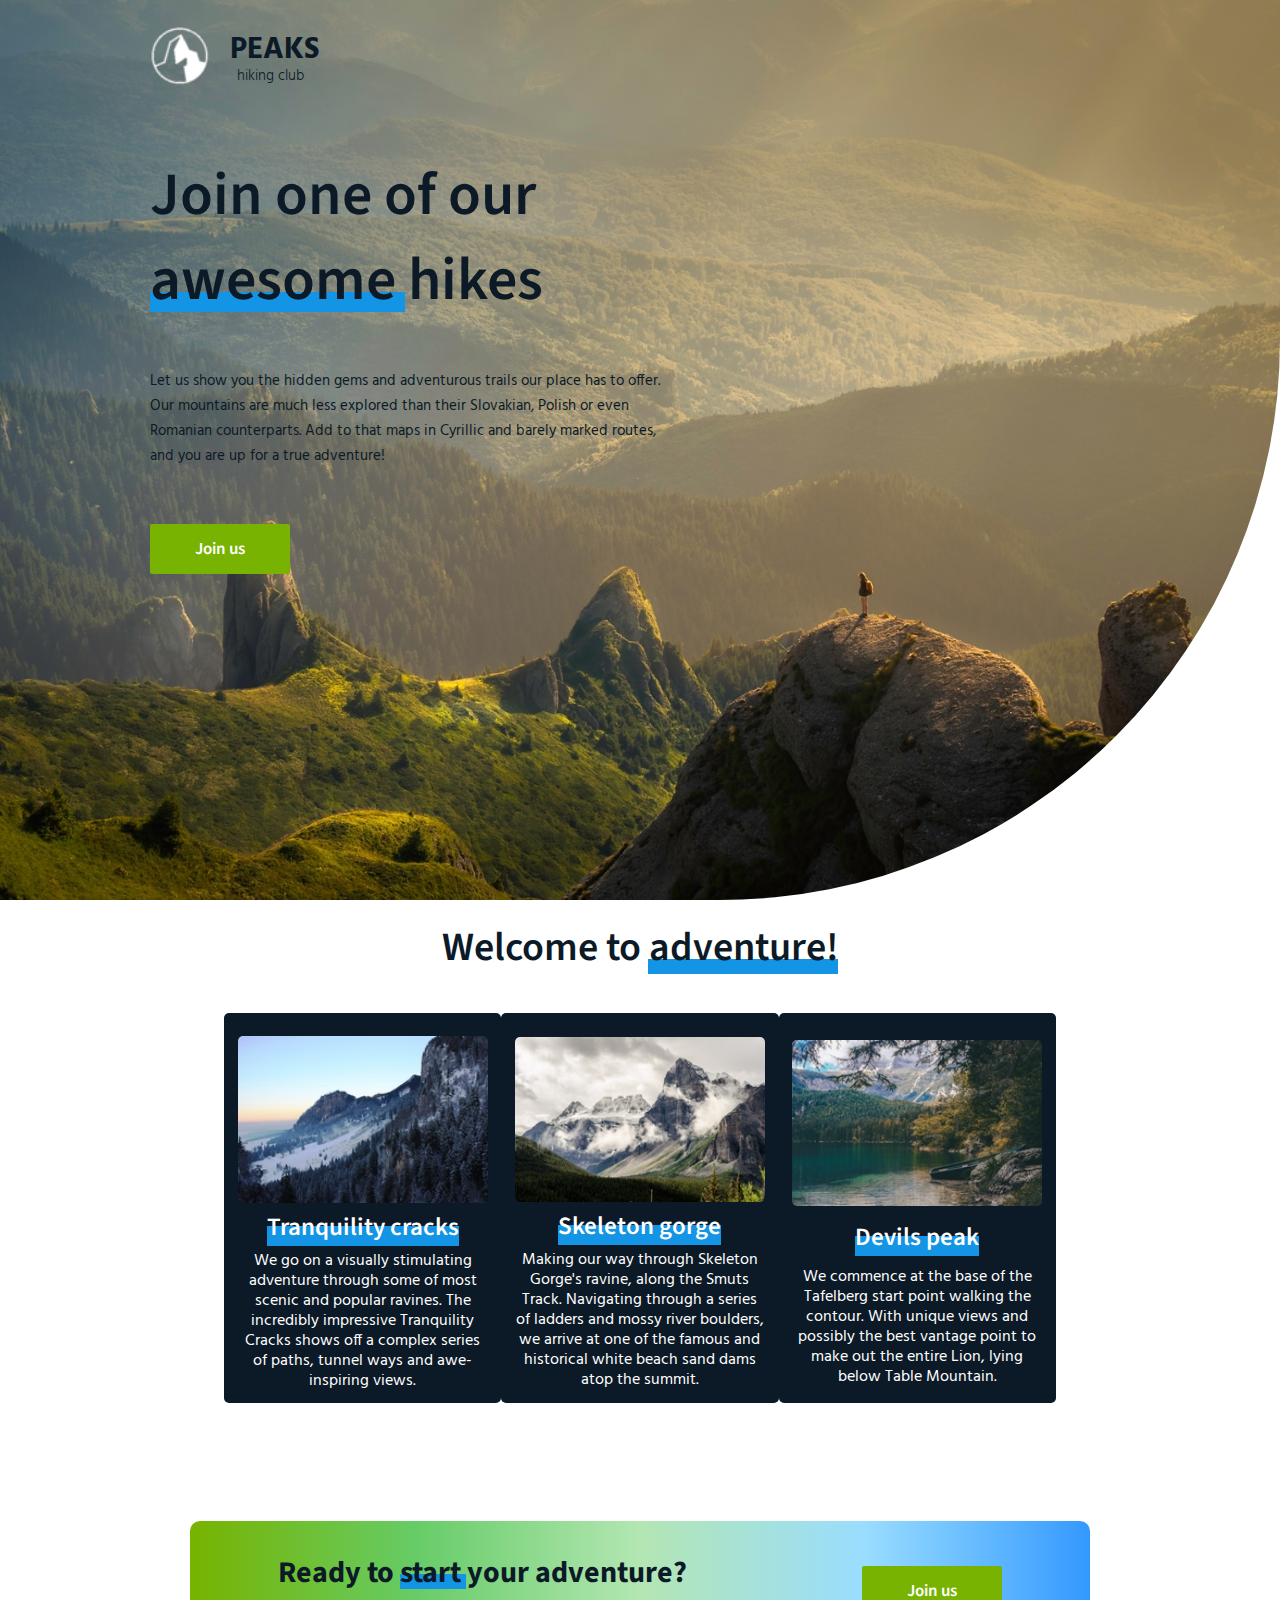
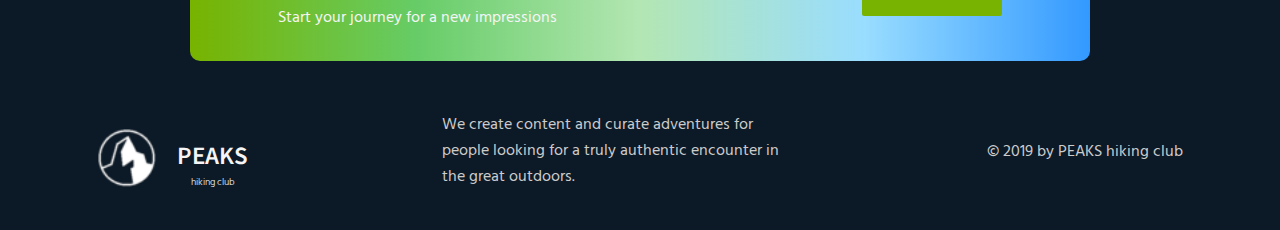
==== FL11_HW3/homework/index.html @ 7c1f1dba "3 hw done" ====
<!DOCTYPE html>
<html lang="en">

  <head>
    <meta charset="UTF-8">
    <meta name="viewport" content="width=device-width, initial-scale=1.0">
    <meta http-equiv="X-UA-Compatible" content="ie=edge">
    <link href="https://fonts.googleapis.com/css?family=Hind:400,600%7CSource+Sans+Pro:400,600,700%7CFresca" rel="stylesheet"/>

    <!-- Styles should be switched here: -->


        <link rel="stylesheet" type="text/css" href="css/style1.css"> 
       <!-- <link rel="stylesheet" type="text/css" href="css/style1.css"> -->
        
         

    <title>PEAKS hiking club</title>
  </head>

  <body>
    <header class="header">
      <div class="header-wrap">
        <div class="landing-logo">
          <img src="img/m-logo.png" alt="logo" />
          <p>PEAKS<span>hiking club</span></p>
        </div>
        <p class="header_heading">
          Join one of our awesome hikes
        </p>
        <p class="header_text">
          Let us show you the hidden gems and adventurous trails our place has to offer.
          Our mountains are much less explored than their Slovakian,
          Polish or even Romanian counterparts. Add to that maps in Cyrillic and barely marked routes,
          and you are up for a true adventure!
        </p>
        <button class="header_button">Join us</button>
      </div>
    </header>
    <main class="section">
      <p class="section_text">
        Welcome to adventure!
      </p>
      <div class="section_card_wrap">
        <div class="section_card">
          <img class="section_card_img"
               src="img/m-1.jpg"
               alt="experts"/>
          <p class="section_card_heading">
            Tranquility cracks
            <span class="section_card_underline"></span>
          </p>
          <p class="section_card_text">
            We go on a visually stimulating adventure through some of most scenic and popular ravines.
            The incredibly impressive Tranquility Cracks shows off a complex series of paths, tunnel ways and awe-inspiring views.
          </p>
        </div>
        <div class="section_card">
          <img class="section_card_img"
               src="img/m-2.jpg"
               alt="content formats"/>
          <p class="section_card_heading">
            Skeleton gorge
            <span class="section_card_underline"></span>
          </p>
          <p class="section_card_text">
            Making our way through Skeleton Gorge's ravine, along the Smuts Track.
            Navigating through a series of ladders and mossy river boulders, we arrive at one of the famous and historical white beach sand dams atop the summit.
          </p>
        </div>
        <div class="section_card">
          <img class="section_card_img"
               src="img/m-3.jpg"
               alt="certificate"/>
          <p class="section_card_heading">
            Devils peak
            <span class="section_card_underline"></span>
          </p>
          <p class="section_card_text">
            We commence at the base of the Tafelberg start point walking the contour.
            With unique views and possibly the best vantage point to make out the entire Lion, lying below Table Mountain.
          </p>
        </div>
      </div>
      <div class="section_banner">
        <div class="section_banner_text_wrap">
          <p class="section_banner_heading">
            Ready to start your adventure?
          </p>
          <p class="section_banner_text">
            Start your journey for a new impressions
          </p>
        </div>
        <button class="section_banner_button">Join us</button>
      </div>
    </main>
    <footer class="footer">
      <div class="footer-wrap">
        <div class="footer_logo landing-logo">
          <img src="img/m-logo.png" alt="logo" />
          <p>PEAKS<span>hiking club</span></p>
        </div>
        <p class="footer_text">
          We create content  and curate adventures for  people looking for a truly authentic encounter in the great outdoors.
        </p>
        <span class="footer-cr">
          &copy; 2019 by PEAKS hiking club
        </span>
      </div>
    </footer>
  </body>

</html>
---- FL11_HW3/homework/css/style1.css ----
* {
  margin: 0;
  padding: 0;
  box-sizing: border-box; }

body {
  background-color: white; }

header {
  max-width: 100%;
  height: 100vh;
  background-image: url("../img/m-h-day.jpg");
  background-position: center;
  background-size: cover;
  background-repeat: no-repeat;
  border-bottom-right-radius: 560px; }
  header .header-wrap {
    height: 600px;
    width: 700px;
    display: flex;
    flex-direction: column;
    justify-content: space-evenly;
    margin-left: 150px;
    color: #0c1a27;
    font-family: "Hind", sans-serif; }
    header .header-wrap .header_heading {
      width: 500px;
      font-size: 60px;
      font-family: "Source Sans Pro", sans-serif;
      margin-top: 40px;
      position: relative;
      z-index: 0;
      font-weight: 600; }
    header .header-wrap .header_heading::after {
      position: absolute;
      content: "";
      background-color: #1494e4;
      z-index: -1;
      height: 20px;
      bottom: 11px;
      left: 0;
      right: 0;
      width: 51%; }
    header .header-wrap .header_text {
      width: 75%;
      height: 90px;
      font-size: 15px;
      line-height: 25px;
      padding: 20px 0 20px 0;
      text-align: left; }
    header .header-wrap .header_button {
      width: 140px;
      height: 50px;
      border: none;
      border-radius: 2px;
      background: #77b300;
      font-family: "Source Sans Pro", sans-serif;
      color: white;
      font-size: 17px;
      cursor: pointer;
      margin-top: 60px;
      font-weight: 600; }
    header .header-wrap .landing-logo {
      display: flex;
      flex-direction: initial; }
      header .header-wrap .landing-logo img {
        width: 60px;
        height: 60px; }
      header .header-wrap .landing-logo p {
        font-family: "Hind", sans-serif;
        margin-left: 20px;
        display: flex;
        flex-direction: column;
        justify-content: space-evenly;
        text-align: center;
        font-size: 30px;
        font-weight: 700;
        color: #0c1a27; }
        header .header-wrap .landing-logo p span {
          width: 70px;
          margin-top: -10px;
          font-size: 15px;
          font-weight: 100;
          margin-left: 5px;
          font-family: "Hind", sans-serif; }

main {
  height: 700px;
  display: flex;
  flex-direction: column;
  justify-content: space-around;
  background-color: white; }
  main .section_text {
    margin: 0 auto;
    font-size: 40px;
    font-weight: 600;
    color: #0c1a27;
    font-family: "Source Sans Pro", sans-serif;
    position: relative;
    z-index: 0; }
  main .section_text::after {
    position: absolute;
    content: "";
    background-color: #1494e4;
    z-index: -1;
    height: 15px;
    bottom: 2px;
    left: 52%;
    right: 0;
    width: 48%; }
  main .section_card_wrap {
    width: 65%;
    display: flex;
    justify-content: space-evenly;
    margin: 0 auto; }
    main .section_card_wrap .section_card {
      width: 300px;
      height: 390px;
      padding: 20px 0 10px 0;
      display: flex;
      flex-direction: column;
      align-items: center;
      justify-content: space-around;
      border-radius: 5px;
      background: #0c1a27;
      color: white; }
      main .section_card_wrap .section_card .section_card_img {
        width: 250px;
        border-radius: 5px; }
      main .section_card_wrap .section_card .section_card_heading {
        font-size: 25px;
        font-weight: 600;
        font-family: "Source Sans Pro", sans-serif;
        position: relative;
        z-index: 0; }
      main .section_card_wrap .section_card .section_card_heading::after {
        position: absolute;
        content: "";
        background-color: #1494e4;
        z-index: -1;
        height: 20px;
        top: 17px;
        left: 0;
        right: 0;
        width: 100%; }
      main .section_card_wrap .section_card .section_card_text {
        width: 250px;
        text-align: center;
        font-family: "Hind", sans-serif;
        line-height: 20px; }

.section_banner {
  width: 900px;
  height: 140px;
  display: flex;
  justify-content: space-around;
  align-items: center;
  margin: 0 auto;
  border-radius: 10px;
  background: linear-gradient(to right, #77b300, #66cc66, #b3e6b3, #99ddff, #3399ff);
  position: relative;
  top: 80px;
  z-index: 10; }
  .section_banner .section_banner_text_wrap {
    height: 100px;
    display: flex;
    flex-direction: column;
    justify-content: space-evenly; }
    .section_banner .section_banner_text_wrap .section_banner_heading {
      font-size: 30px;
      font-weight: bold;
      color: #0c1a27;
      font-family: "Source Sans Pro", sans-serif;
      position: relative;
      z-index: 0; }
    .section_banner .section_banner_text_wrap .section_banner_heading::after {
      position: absolute;
      content: "";
      background-color: #1494e4;
      z-index: -1;
      height: 15px;
      top: 23px;
      left: 30%;
      width: 16%; }
    .section_banner .section_banner_text_wrap .section_banner_text {
      font-family: "Hind", sans-serif;
      color: whitesmoke; }
  .section_banner button {
    width: 140px;
    height: 50px;
    border: none;
    border-radius: 2px;
    background: #77b300;
    font-family: "Source Sans Pro", sans-serif;
    color: white;
    font-size: 17px;
    cursor: pointer;
    font-weight: 600; }

footer {
  max-width: 100%;
  height: 230px;
  background-color: #0c1a27;
  z-index: 1;
  color: #cccccc; }
  footer .footer-wrap {
    height: 230px;
    display: flex;
    justify-content: space-around;
    align-items: flex-end;
    padding: 0 0 40px 0; }
    footer .footer-wrap .footer_logo {
      display: flex;
      flex-direction: initial; }
      footer .footer-wrap .footer_logo img {
        width: 60px;
        height: 60px; }
      footer .footer-wrap .footer_logo p {
        margin-left: 20px;
        margin-top: 10px;
        display: flex;
        flex-direction: column;
        text-align: center;
        font-size: 25px;
        font-family: "Source Sans Pro", sans-serif;
        font-weight: 600;
        color: whitesmoke; }
        footer .footer-wrap .footer_logo p span {
          font-size: 10px;
          font-weight: 100;
          font-family: "Hind", sans-serif; }
    footer .footer-wrap .footer_text {
      width: 350px;
      font-family: "Hind", sans-serif; }
    footer .footer-wrap .footer-cr {
      padding: 0 0 25px 0;
      font-family: "Hind", sans-serif; }
---- FL11_HW3/homework/css/style1.css ----
* {
  margin: 0;
  padding: 0;
  box-sizing: border-box; }

body {
  background-color: white; }

header {
  max-width: 100%;
  height: 100vh;
  background-image: url("../img/m-h-day.jpg");
  background-position: center;
  background-size: cover;
  background-repeat: no-repeat;
  border-bottom-right-radius: 560px; }
  header .header-wrap {
    height: 600px;
    width: 700px;
    display: flex;
    flex-direction: column;
    justify-content: space-evenly;
    margin-left: 150px;
    color: #0c1a27;
    font-family: "Hind", sans-serif; }
    header .header-wrap .header_heading {
      width: 500px;
      font-size: 60px;
      font-family: "Source Sans Pro", sans-serif;
      margin-top: 40px;
      position: relative;
      z-index: 0;
      font-weight: 600; }
    header .header-wrap .header_heading::after {
      position: absolute;
      content: "";
      background-color: #1494e4;
      z-index: -1;
      height: 20px;
      bottom: 11px;
      left: 0;
      right: 0;
      width: 51%; }
    header .header-wrap .header_text {
      width: 75%;
      height: 90px;
      font-size: 15px;
      line-height: 25px;
      padding: 20px 0 20px 0;
      text-align: left; }
    header .header-wrap .header_button {
      width: 140px;
      height: 50px;
      border: none;
      border-radius: 2px;
      background: #77b300;
      font-family: "Source Sans Pro", sans-serif;
      color: white;
      font-size: 17px;
      cursor: pointer;
      margin-top: 60px;
      font-weight: 600; }
    header .header-wrap .landing-logo {
      display: flex;
      flex-direction: initial; }
      header .header-wrap .landing-logo img {
        width: 60px;
        height: 60px; }
      header .header-wrap .landing-logo p {
        font-family: "Hind", sans-serif;
        margin-left: 20px;
        display: flex;
        flex-direction: column;
        justify-content: space-evenly;
        text-align: center;
        font-size: 30px;
        font-weight: 700;
        color: #0c1a27; }
        header .header-wrap .landing-logo p span {
          width: 70px;
          margin-top: -10px;
          font-size: 15px;
          font-weight: 100;
          margin-left: 5px;
          font-family: "Hind", sans-serif; }

main {
  height: 700px;
  display: flex;
  flex-direction: column;
  justify-content: space-around;
  background-color: white; }
  main .section_text {
    margin: 0 auto;
    font-size: 40px;
    font-weight: 600;
    color: #0c1a27;
    font-family: "Source Sans Pro", sans-serif;
    position: relative;
    z-index: 0; }
  main .section_text::after {
    position: absolute;
    content: "";
    background-color: #1494e4;
    z-index: -1;
    height: 15px;
    bottom: 2px;
    left: 52%;
    right: 0;
    width: 48%; }
  main .section_card_wrap {
    width: 65%;
    display: flex;
    justify-content: space-evenly;
    margin: 0 auto; }
    main .section_card_wrap .section_card {
      width: 300px;
      height: 390px;
      padding: 20px 0 10px 0;
      display: flex;
      flex-direction: column;
      align-items: center;
      justify-content: space-around;
      border-radius: 5px;
      background: #0c1a27;
      color: white; }
      main .section_card_wrap .section_card .section_card_img {
        width: 250px;
        border-radius: 5px; }
      main .section_card_wrap .section_card .section_card_heading {
        font-size: 25px;
        font-weight: 600;
        font-family: "Source Sans Pro", sans-serif;
        position: relative;
        z-index: 0; }
      main .section_card_wrap .section_card .section_card_heading::after {
        position: absolute;
        content: "";
        background-color: #1494e4;
        z-index: -1;
        height: 20px;
        top: 17px;
        left: 0;
        right: 0;
        width: 100%; }
      main .section_card_wrap .section_card .section_card_text {
        width: 250px;
        text-align: center;
        font-family: "Hind", sans-serif;
        line-height: 20px; }

.section_banner {
  width: 900px;
  height: 140px;
  display: flex;
  justify-content: space-around;
  align-items: center;
  margin: 0 auto;
  border-radius: 10px;
  background: linear-gradient(to right, #77b300, #66cc66, #b3e6b3, #99ddff, #3399ff);
  position: relative;
  top: 80px;
  z-index: 10; }
  .section_banner .section_banner_text_wrap {
    height: 100px;
    display: flex;
    flex-direction: column;
    justify-content: space-evenly; }
    .section_banner .section_banner_text_wrap .section_banner_heading {
      font-size: 30px;
      font-weight: bold;
      color: #0c1a27;
      font-family: "Source Sans Pro", sans-serif;
      position: relative;
      z-index: 0; }
    .section_banner .section_banner_text_wrap .section_banner_heading::after {
      position: absolute;
      content: "";
      background-color: #1494e4;
      z-index: -1;
      height: 15px;
      top: 23px;
      left: 30%;
      width: 16%; }
    .section_banner .section_banner_text_wrap .section_banner_text {
      font-family: "Hind", sans-serif;
      color: whitesmoke; }
  .section_banner button {
    width: 140px;
    height: 50px;
    border: none;
    border-radius: 2px;
    background: #77b300;
    font-family: "Source Sans Pro", sans-serif;
    color: white;
    font-size: 17px;
    cursor: pointer;
    font-weight: 600; }

footer {
  max-width: 100%;
  height: 230px;
  background-color: #0c1a27;
  z-index: 1;
  color: #cccccc; }
  footer .footer-wrap {
    height: 230px;
    display: flex;
    justify-content: space-around;
    align-items: flex-end;
    padding: 0 0 40px 0; }
    footer .footer-wrap .footer_logo {
      display: flex;
      flex-direction: initial; }
      footer .footer-wrap .footer_logo img {
        width: 60px;
        height: 60px; }
      footer .footer-wrap .footer_logo p {
        margin-left: 20px;
        margin-top: 10px;
        display: flex;
        flex-direction: column;
        text-align: center;
        font-size: 25px;
        font-family: "Source Sans Pro", sans-serif;
        font-weight: 600;
        color: whitesmoke; }
        footer .footer-wrap .footer_logo p span {
          font-size: 10px;
          font-weight: 100;
          font-family: "Hind", sans-serif; }
    footer .footer-wrap .footer_text {
      width: 350px;
      font-family: "Hind", sans-serif; }
    footer .footer-wrap .footer-cr {
      padding: 0 0 25px 0;
      font-family: "Hind", sans-serif; }
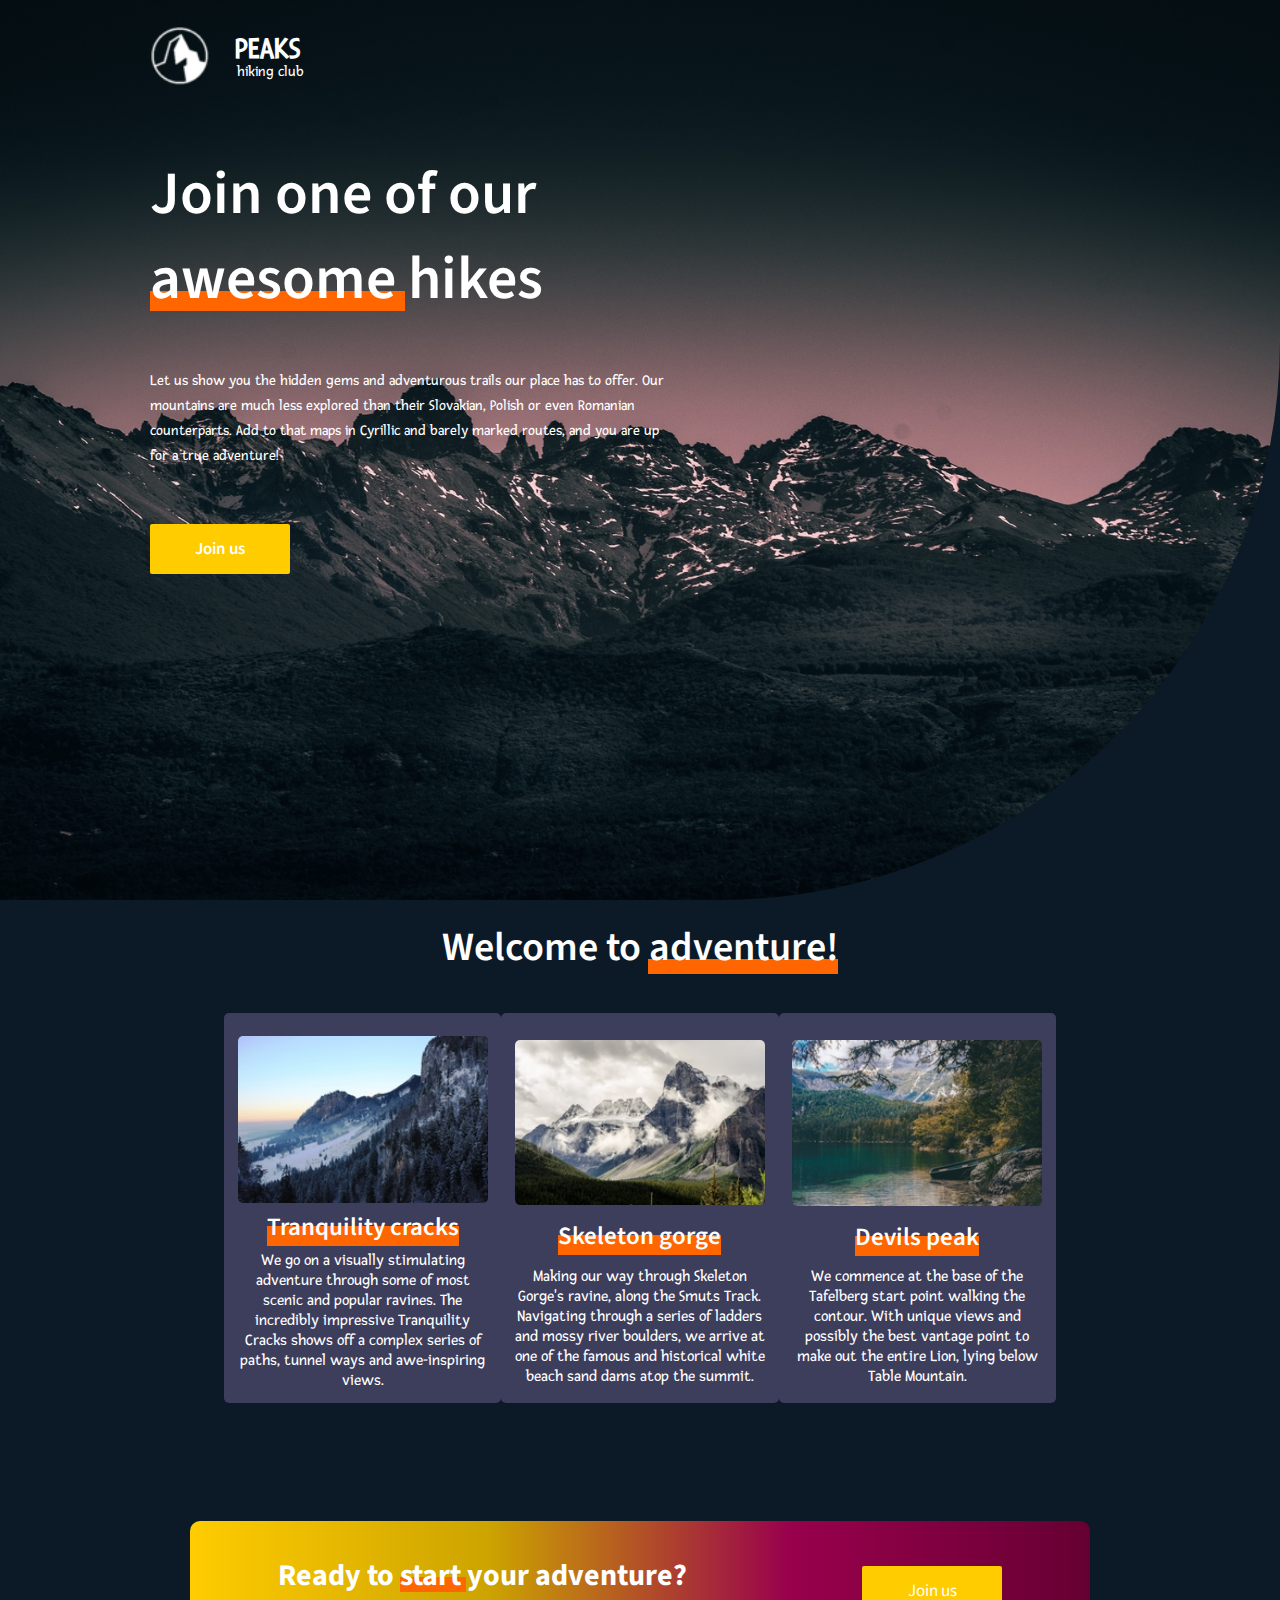
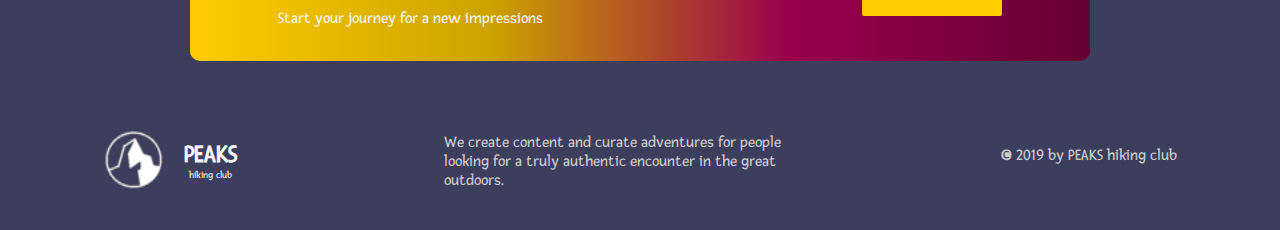
==== commit ba8615ac: "fix some bugs" ====
--- a/FL11_HW3/homework/index.html
+++ b/FL11_HW3/homework/index.html
@@ -10,7 +10,7 @@
     <!-- Styles should be switched here: -->
 
 
-        <link rel="stylesheet" type="text/css" href="css/style1.css"> 
+        <link rel="stylesheet" type="text/css" href="css/style2.css"> 
        <!-- <link rel="stylesheet" type="text/css" href="css/style1.css"> -->
         
          
--- a/FL11_HW3/homework/css/style2.css
+++ b/FL11_HW3/homework/css/style2.css
@@ -0,0 +1,236 @@
+* {
+  margin: 0;
+  padding: 0;
+  box-sizing: border-box; }
+
+body {
+  background-color: #0c1a27; }
+
+header {
+  max-width: 100%;
+  height: 100vh;
+  background-image: url("../img/m-h-night.jpg");
+  background-position: center;
+  background-size: cover;
+  background-repeat: no-repeat;
+  border-bottom-right-radius: 560px; }
+  header .header-wrap {
+    height: 600px;
+    width: 700px;
+    display: flex;
+    flex-direction: column;
+    justify-content: space-evenly;
+    margin-left: 150px;
+    color: white;
+    font-family: "Fresca", sans-serif; }
+    header .header-wrap .header_heading {
+      width: 500px;
+      font-size: 60px;
+      font-family: "Source Sans Pro", sans-serif;
+      margin-top: 40px;
+      position: relative;
+      z-index: 0;
+      font-weight: 600; }
+    header .header-wrap .header_heading::after {
+      position: absolute;
+      content: "";
+      background-color: #ff6600;
+      z-index: -1;
+      height: 20px;
+      bottom: 11px;
+      left: 0;
+      right: 0;
+      width: 51%; }
+    header .header-wrap .header_text {
+      width: 75%;
+      height: 90px;
+      font-size: 15px;
+      line-height: 25px;
+      padding: 20px 0 20px 0;
+      text-align: left; }
+    header .header-wrap .header_button {
+      width: 140px;
+      height: 50px;
+      border: none;
+      border-radius: 2px;
+      background: #ffcc00;
+      font-family: "Source Sans Pro", sans-serif;
+      color: white;
+      font-size: 17px;
+      cursor: pointer;
+      margin-top: 60px;
+      font-weight: 600; }
+    header .header-wrap .landing-logo {
+      display: flex;
+      flex-direction: initial; }
+      header .header-wrap .landing-logo img {
+        width: 60px;
+        height: 60px; }
+      header .header-wrap .landing-logo p {
+        font-family: "Fresca", sans-serif;
+        margin-left: 20px;
+        display: flex;
+        flex-direction: column;
+        justify-content: space-evenly;
+        text-align: center;
+        font-size: 30px;
+        font-weight: 700;
+        color: white; }
+        header .header-wrap .landing-logo p span {
+          width: 70px;
+          margin-top: -10px;
+          font-size: 15px;
+          font-weight: 100;
+          margin-left: 5px;
+          font-family: "Fresca", sans-serif; }
+
+main {
+  height: 700px;
+  display: flex;
+  flex-direction: column;
+  justify-content: space-around;
+  background-color: #0c1a27; }
+  main .section_text {
+    margin: 0 auto;
+    font-size: 40px;
+    font-weight: 600;
+    color: white;
+    font-family: "Source Sans Pro", sans-serif;
+    position: relative;
+    z-index: 0; }
+  main .section_text::after {
+    position: absolute;
+    content: "";
+    background-color: #ff6600;
+    z-index: -1;
+    height: 15px;
+    bottom: 2px;
+    left: 52%;
+    right: 0;
+    width: 48%; }
+  main .section_card_wrap {
+    width: 65%;
+    display: flex;
+    justify-content: space-evenly;
+    margin: 0 auto; }
+    main .section_card_wrap .section_card {
+      width: 300px;
+      height: 390px;
+      padding: 20px 0 10px 0;
+      display: flex;
+      flex-direction: column;
+      align-items: center;
+      justify-content: space-around;
+      border-radius: 5px;
+      background: #3d3d5c;
+      color: white; }
+      main .section_card_wrap .section_card .section_card_img {
+        width: 250px;
+        border-radius: 5px; }
+      main .section_card_wrap .section_card .section_card_heading {
+        font-size: 25px;
+        font-weight: 600;
+        font-family: "Source Sans Pro", sans-serif;
+        position: relative;
+        z-index: 0; }
+      main .section_card_wrap .section_card .section_card_heading::after {
+        position: absolute;
+        content: "";
+        background-color: #ff6600;
+        z-index: -1;
+        height: 20px;
+        top: 17px;
+        left: 0;
+        right: 0;
+        width: 100%; }
+      main .section_card_wrap .section_card .section_card_text {
+        width: 250px;
+        text-align: center;
+        font-family: "Fresca", sans-serif;
+        line-height: 20px; }
+
+.section_banner {
+  width: 900px;
+  height: 140px;
+  display: flex;
+  justify-content: space-around;
+  align-items: center;
+  margin: 0 auto;
+  border-radius: 10px;
+  background: linear-gradient(to right, #ffcc00, #cca300, #99004d, #660033);
+  position: relative;
+  top: 80px;
+  z-index: 10; }
+  .section_banner .section_banner_text_wrap {
+    height: 100px;
+    display: flex;
+    flex-direction: column;
+    justify-content: space-evenly; }
+    .section_banner .section_banner_text_wrap .section_banner_heading {
+      font-size: 30px;
+      font-weight: bold;
+      color: white;
+      font-family: "Source Sans Pro", sans-serif;
+      position: relative;
+      z-index: 0; }
+    .section_banner .section_banner_text_wrap .section_banner_heading::after {
+      position: absolute;
+      content: "";
+      background-color: #ff6600;
+      z-index: -1;
+      height: 15px;
+      top: 23px;
+      left: 30%;
+      width: 16%; }
+    .section_banner .section_banner_text_wrap .section_banner_text {
+      font-family: "Fresca", sans-serif;
+      color: whitesmoke; }
+  .section_banner button {
+    width: 140px;
+    height: 50px;
+    border: none;
+    border-radius: 2px;
+    background: #ffcc00;
+    font-family: "Source Sans Pro", sans-serif;
+    color: white;
+    font-size: 17px;
+    cursor: pointer; }
+
+footer {
+  max-width: 100%;
+  height: 230px;
+  background-color: #3d3d5c;
+  z-index: 1;
+  color: #cccccc; }
+  footer .footer-wrap {
+    height: 230px;
+    display: flex;
+    justify-content: space-around;
+    align-items: flex-end;
+    padding: 0 0 40px 0; }
+    footer .footer-wrap .footer_logo {
+      display: flex;
+      flex-direction: initial; }
+      footer .footer-wrap .footer_logo img {
+        width: 60px;
+        height: 60px; }
+      footer .footer-wrap .footer_logo p {
+        margin-left: 20px;
+        margin-top: 10px;
+        display: flex;
+        flex-direction: column;
+        text-align: center;
+        font-size: 25px;
+        font-family: "Fresca", sans-serif;
+        font-weight: 600;
+        color: whitesmoke; }
+        footer .footer-wrap .footer_logo p span {
+          font-size: 10px;
+          font-weight: 100;
+          font-family: "Fresca", sans-serif; }
+    footer .footer-wrap .footer_text {
+      width: 350px;
+      font-family: "Fresca", sans-serif; }
+    footer .footer-wrap .footer-cr {
+      padding: 0 0 25px 0;
+      font-family: "Fresca", sans-serif; }
--- a/FL11_HW3/homework/css/style1.css
+++ b/FL11_HW3/homework/css/style1.css
@@ -194,8 +194,7 @@
     font-family: "Source Sans Pro", sans-serif;
     color: white;
     font-size: 17px;
-    cursor: pointer;
-    font-weight: 600; }
+    cursor: pointer; }
 
 footer {
   max-width: 100%;
